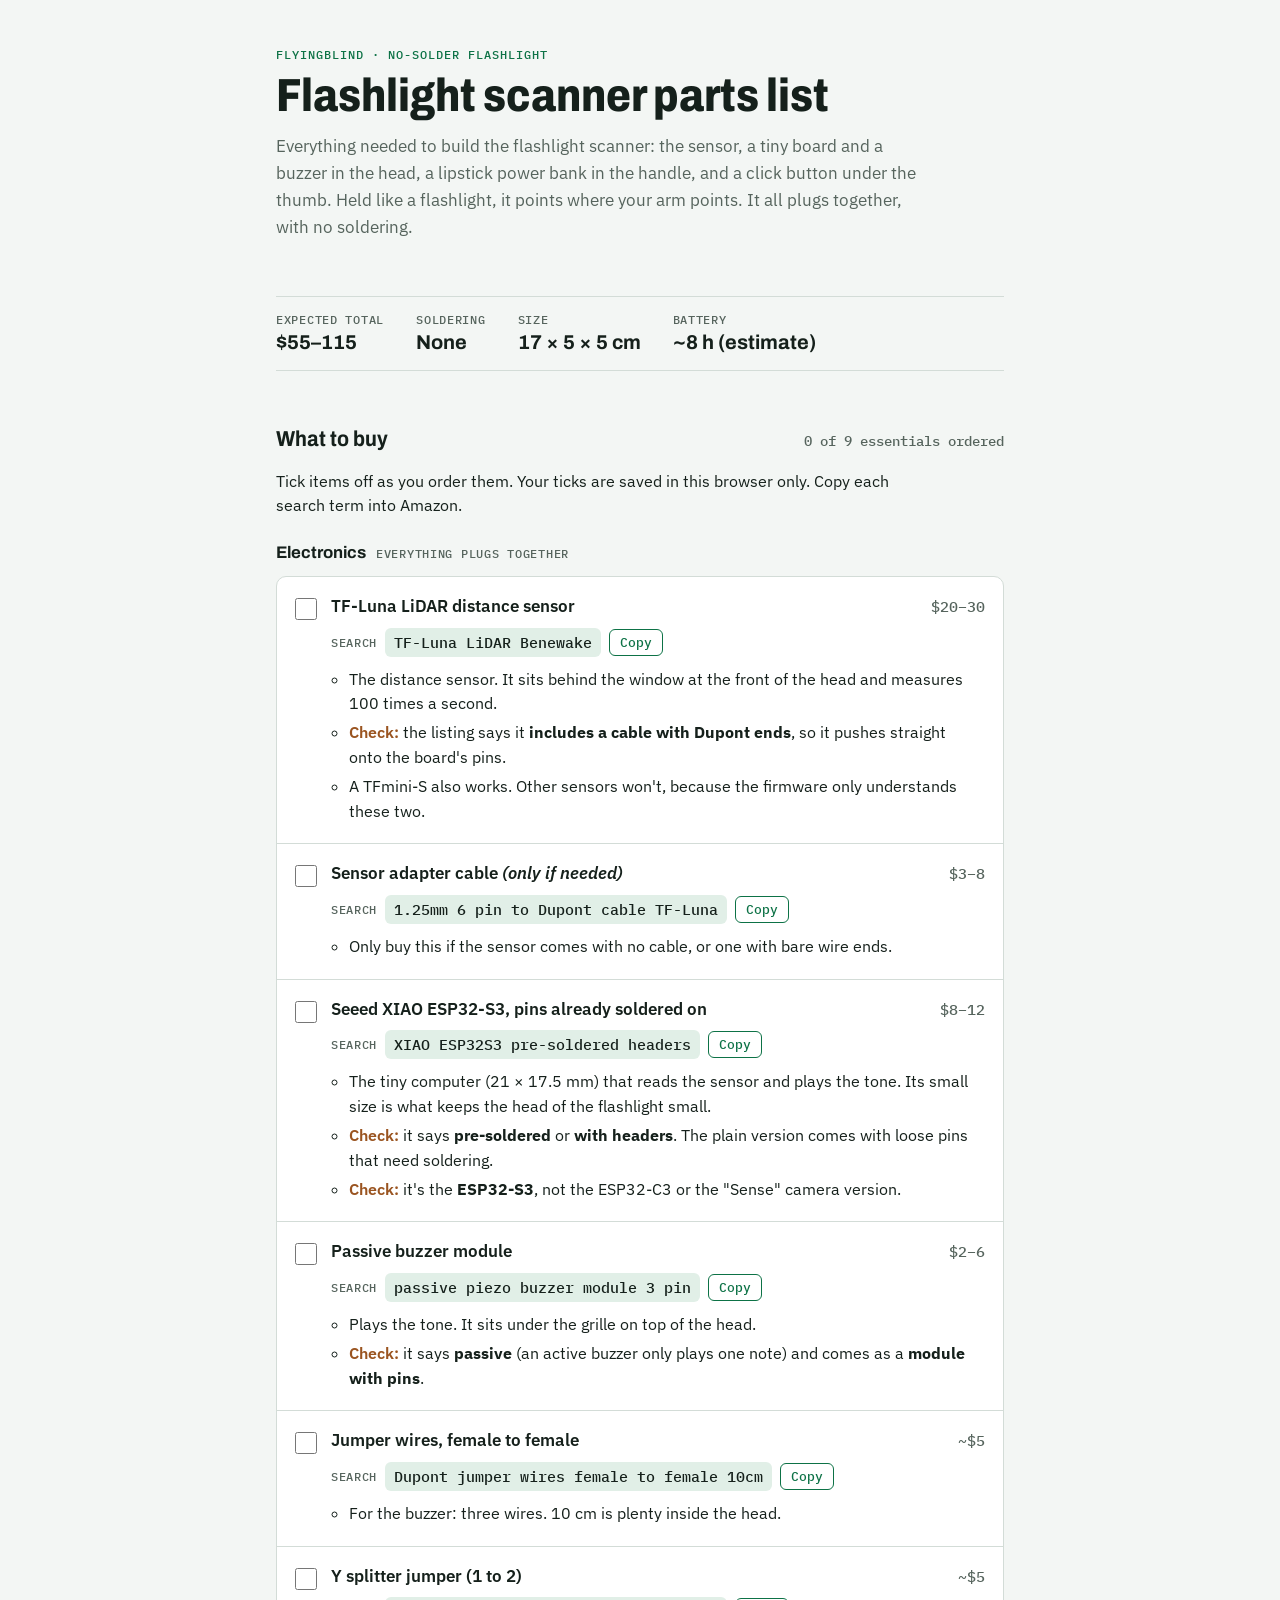
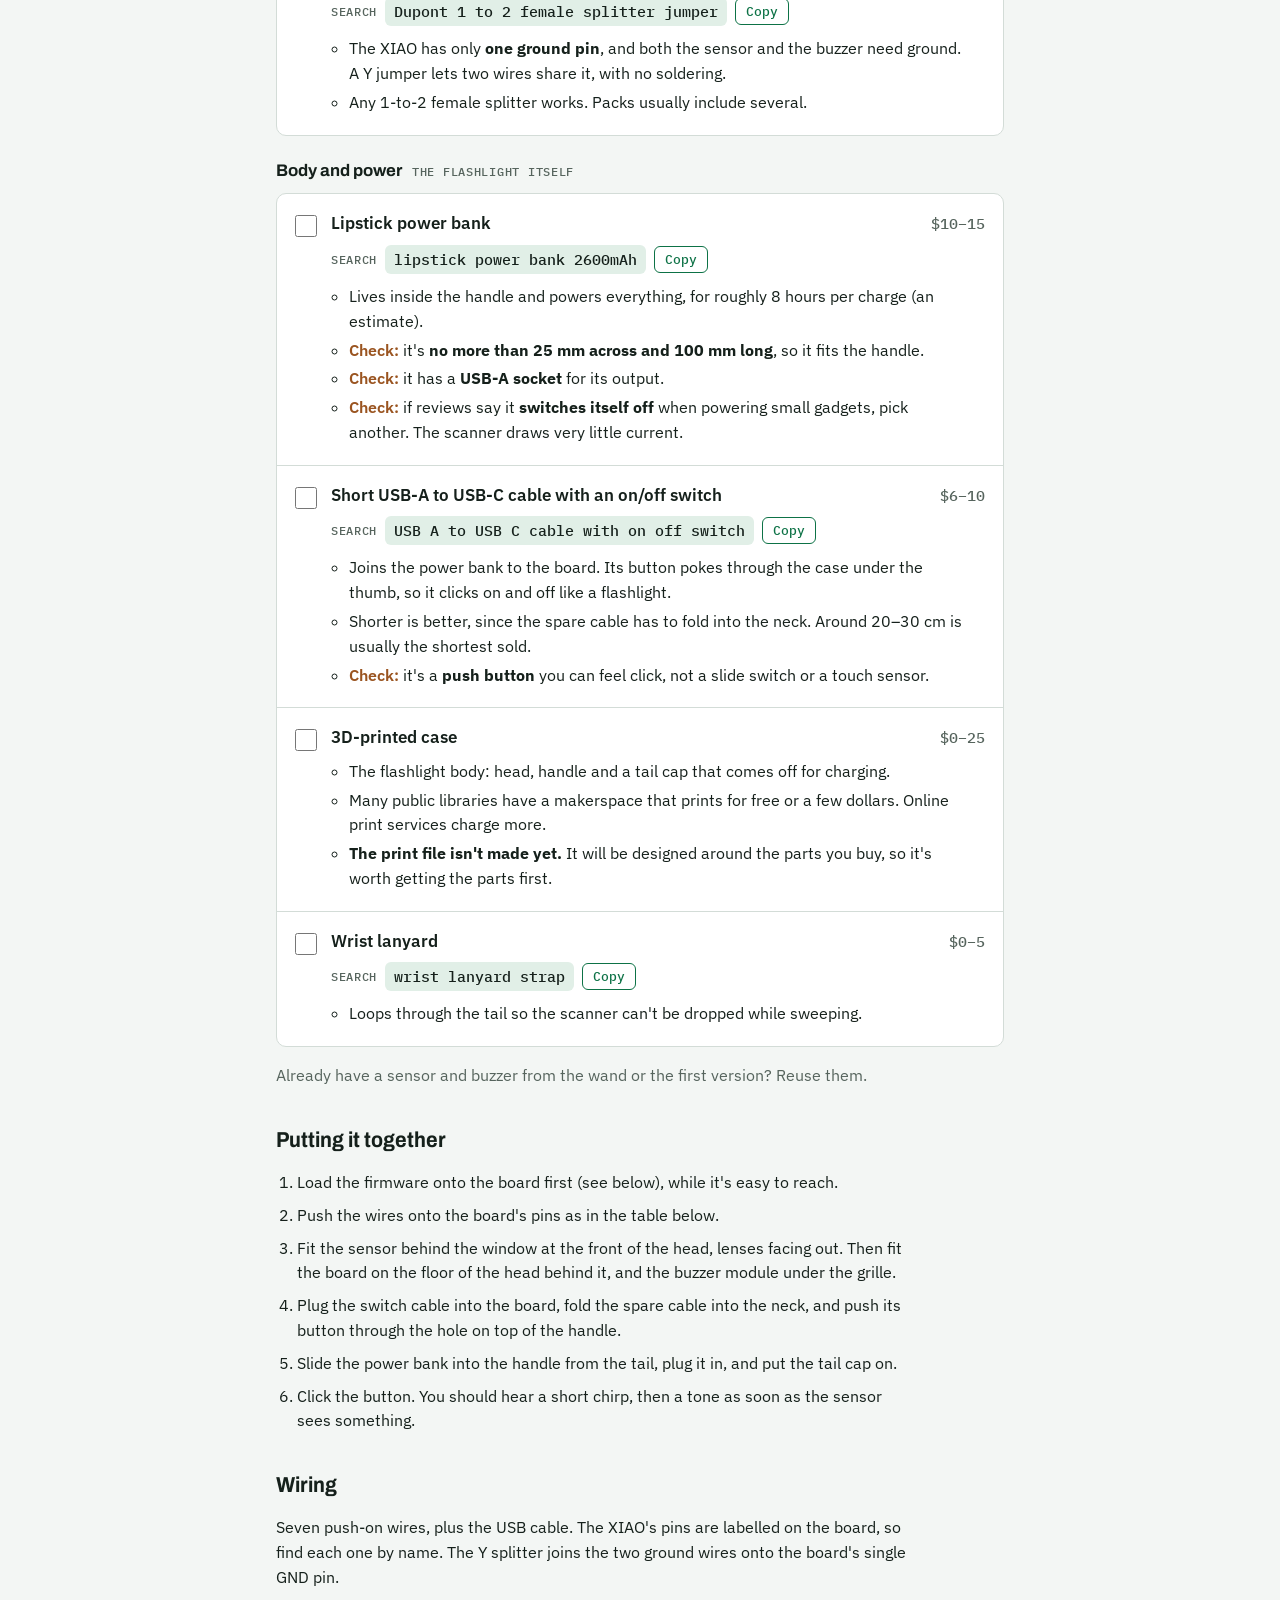
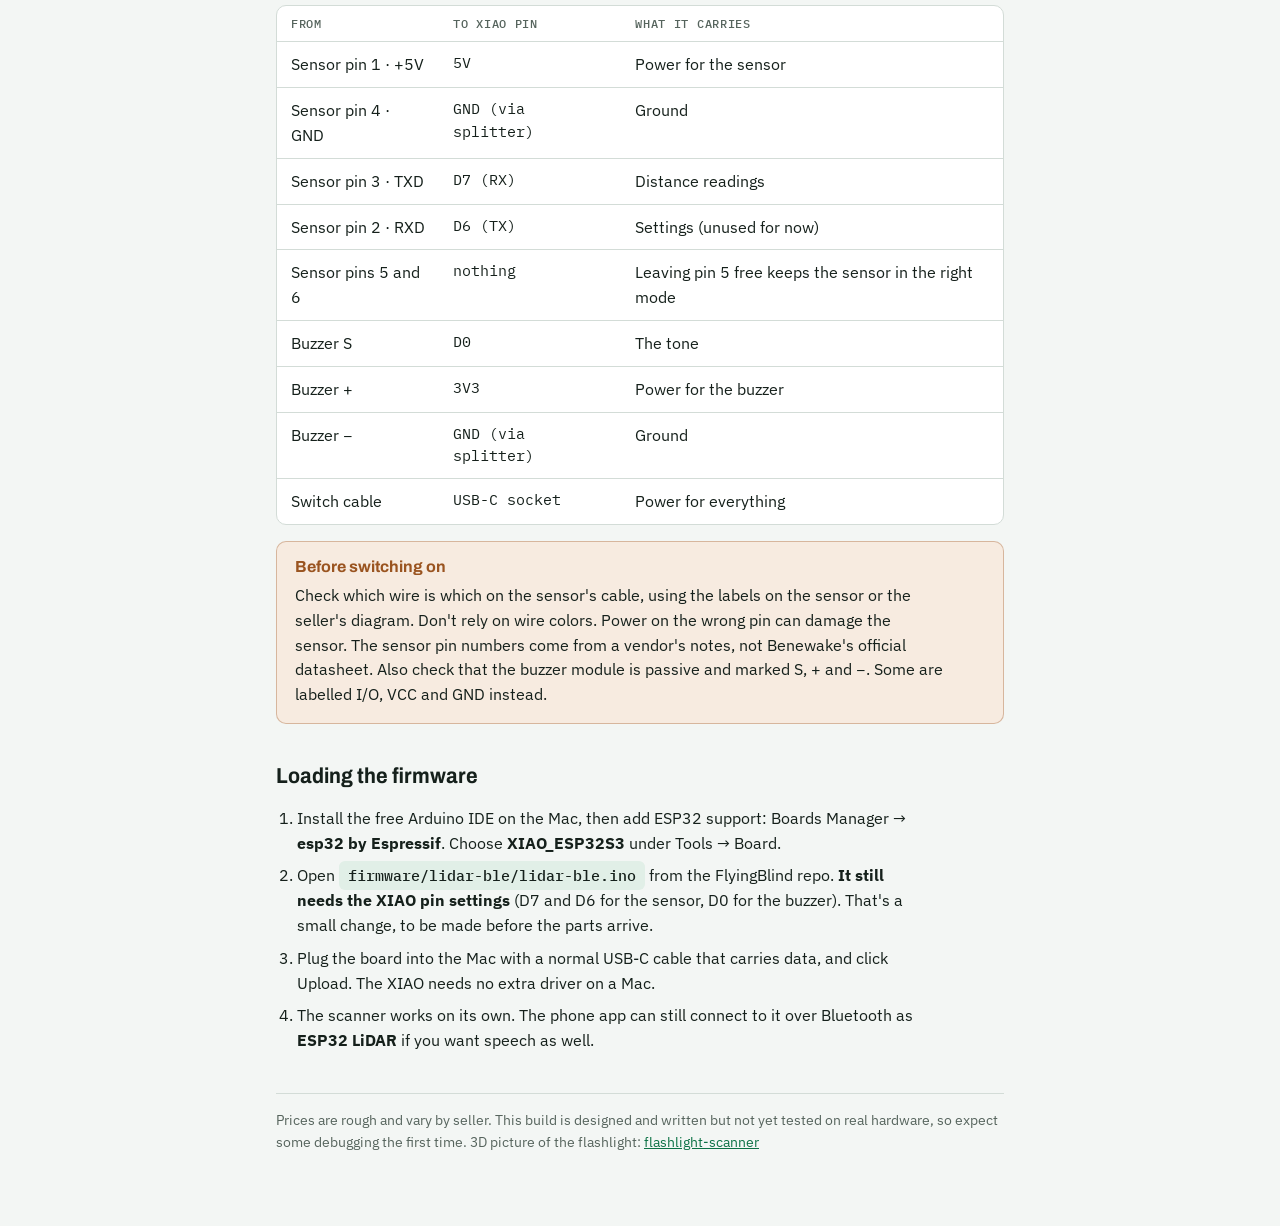
==== docs/flashlight-parts.html @ eadd1478 "Add a parts list for the flashlight scanner Shopping list (XIAO ESP32-S3 with pre-soldered pins, a Y" ====
<!doctype html>
<html lang="en">
<head>
<meta charset="utf-8">
<meta name="viewport" content="width=device-width, initial-scale=1, viewport-fit=cover">
<title>FlyingBlind Flashlight Parts List</title>
<meta name="claude:viewport-fit-sides" content="cover">
<link rel="preconnect" href="https://fonts.googleapis.com">
<link rel="preconnect" href="https://fonts.gstatic.com" crossorigin>
<link rel="stylesheet" href="https://fonts.googleapis.com/css2?family=Archivo:wdth,wght@75..100,600..800&family=IBM+Plex+Sans:wght@400;500;600&family=IBM+Plex+Mono:wght@400;500&display=swap">
<style>
/* Layout: a single-column bill of materials, like a parts sheet in a kit box. Each part is a row with a checkbox, price and search term. */
:root {
  --bg: #f3f6f4;
  --surface: #ffffff;
  --ink: #15201b;
  --muted: #56645d;
  --line: #d3dcd7;
  --accent: #0d7246;       /* solder-mask green */
  --accent-soft: #e1efe7;
  --copper: #9a5420;       /* warnings: things to check before buying */
  --copper-soft: #f7ebe0;
  --pcb: #1c2a24;          /* wiring diagram */
  --pcb-ink: #dfe9e3;
  --wire-pwr: #d33a2c;
  --wire-gnd: #1d1f22;
  --wire-tx: #1f9a49;
  --wire-rx: #2f6fd6;
  --wire-sig: #e08a0b;
  --wire-usb: #8a949c;
  --font-display: "Archivo", "Helvetica Neue", Arial, sans-serif;
  --font-body: "IBM Plex Sans", system-ui, -apple-system, "Segoe UI", sans-serif;
  --font-mono: "IBM Plex Mono", ui-monospace, "SF Mono", Menlo, monospace;
}
@media (prefers-color-scheme: dark) {
  :root:not([data-theme="light"]) {
    --bg: #0f1513; --surface: #17201c; --ink: #e5ece8; --muted: #9aa9a1; --line: #2b3832;
    --accent: #52c58f; --accent-soft: #1b3027; --copper: #e3a06a; --copper-soft: #33251a;
    --pcb: #22322b; --wire-gnd: #9aa3ad; --wire-usb: #c3cbd2;
    color-scheme: dark;
  }
}
:root[data-theme="dark"] {
  --bg: #0f1513; --surface: #17201c; --ink: #e5ece8; --muted: #9aa9a1; --line: #2b3832;
  --accent: #52c58f; --accent-soft: #1b3027; --copper: #e3a06a; --copper-soft: #33251a;
    --pcb: #22322b; --wire-gnd: #9aa3ad; --wire-usb: #c3cbd2;
  color-scheme: dark;
}

* { box-sizing: border-box; }
body {
  background: var(--bg);
  color: var(--ink);
  font: 16px/1.55 var(--font-body);
}
.wrap {
  max-width: 760px;
  margin: 0 auto;
  padding-block: 40px 64px;
  padding-left: max(16px, env(safe-area-inset-left, 0px));
  padding-right: max(16px, env(safe-area-inset-right, 0px));
  display: flex;
  flex-direction: column;
  gap: 40px;
}

header { display: flex; flex-direction: column; gap: 12px; }
.eyebrow {
  font: 500 0.78rem/1 var(--font-mono);
  letter-spacing: 0.08em;
  text-transform: uppercase;
  color: var(--accent);
}
h1 {
  font: 800 clamp(2rem, 6vw, 2.9rem)/1.05 var(--font-display);
  font-stretch: 85%;
  margin: 0;
  text-wrap: balance;
}
h2 {
  font: 700 1.35rem/1.2 var(--font-display);
  font-stretch: 90%;
  margin: 0;
  text-wrap: balance;
}
p { margin: 0; max-width: 65ch; }
.lede { font-size: 1.08rem; color: var(--muted); }

.summary {
  display: flex;
  flex-wrap: wrap;
  gap: 12px 32px;
  padding: 16px 0;
  border-block: 1px solid var(--line);
}
.summary div { display: flex; flex-direction: column; gap: 2px; }
.summary dt { font: 500 0.75rem/1.2 var(--font-mono); letter-spacing: 0.06em; text-transform: uppercase; color: var(--muted); }
.summary dd { margin: 0; font: 700 1.25rem/1.2 var(--font-display); font-variant-numeric: tabular-nums; }

section { display: flex; flex-direction: column; gap: 16px; }
.section-head { display: flex; flex-wrap: wrap; align-items: baseline; justify-content: space-between; gap: 8px; }
.progress { font: 500 0.85rem var(--font-mono); color: var(--muted); font-variant-numeric: tabular-nums; }

.parts { list-style: none; margin: 0; padding: 0; display: flex; flex-direction: column; border: 1px solid var(--line); border-radius: 10px; background: var(--surface); overflow: hidden; }
.part { display: grid; grid-template-columns: auto 1fr; gap: 4px 14px; padding: 18px 18px 20px; }
.part + .part { border-top: 1px solid var(--line); }
.part input[type="checkbox"] { width: 22px; height: 22px; margin: 3px 0 0; accent-color: var(--accent); cursor: pointer; }
.part-body { min-width: 0; display: flex; flex-direction: column; gap: 10px; }
.part-top { display: flex; flex-wrap: wrap; align-items: baseline; justify-content: space-between; gap: 4px 16px; }
.part-name { font: 600 1.08rem/1.3 var(--font-body); cursor: pointer; }
.price { font: 500 0.95rem var(--font-mono); font-variant-numeric: tabular-nums; color: var(--muted); white-space: nowrap; }
.part.done .part-name { text-decoration: line-through; text-decoration-color: var(--muted); color: var(--muted); }

.search { display: flex; flex-wrap: wrap; align-items: center; gap: 8px; }
.search-label { font: 500 0.72rem var(--font-mono); letter-spacing: 0.06em; text-transform: uppercase; color: var(--muted); }
.term {
  font: 500 0.92rem/1.3 var(--font-mono);
  background: var(--accent-soft);
  color: var(--ink);
  padding: 5px 9px;
  border-radius: 6px;
  user-select: all;
  overflow-wrap: anywhere;
}
.copy {
  font: 500 0.8rem var(--font-mono);
  color: var(--accent);
  background: transparent;
  border: 1px solid var(--accent);
  border-radius: 6px;
  padding: 4px 10px;
  cursor: pointer;
}
.copy:hover { background: var(--accent-soft); }
:focus-visible { outline: 3px solid var(--accent); outline-offset: 2px; }

.notes { margin: 0; padding-left: 1.1em; display: flex; flex-direction: column; gap: 4px; color: var(--ink); }
.notes li { max-width: 62ch; }
.check { color: var(--copper); font-weight: 600; }

.callout {
  background: var(--copper-soft);
  border: 1px solid color-mix(in srgb, var(--copper) 35%, transparent);
  border-radius: 10px;
  padding: 16px 18px;
  display: flex;
  flex-direction: column;
  gap: 8px;
}
.callout h3 { margin: 0; font: 700 1rem var(--font-display); color: var(--copper); }

.pins-scroll { overflow-x: auto; border: 1px solid var(--line); border-radius: 10px; background: var(--surface); }
table { border-collapse: collapse; width: 100%; min-width: 440px; font-variant-numeric: tabular-nums; }
th, td { text-align: left; padding: 10px 14px; border-bottom: 1px solid var(--line); vertical-align: top; }
tr:last-child td { border-bottom: 0; }
th { font: 500 0.72rem var(--font-mono); letter-spacing: 0.06em; text-transform: uppercase; color: var(--muted); }
td.mono { font-family: var(--font-mono); font-size: 0.92rem; }

.diagram-scroll { overflow-x: auto; border: 1px solid var(--line); border-radius: 10px; background: var(--surface); }
.wiring { display: block; width: 100%; min-width: 640px; height: auto; font-family: var(--font-mono); }
.wiring .pcb { fill: var(--pcb); }
.wiring .module { fill: #b9c0c7; }
.wiring .antenna { fill: none; stroke: #c9a646; stroke-width: 2; }
.wiring .usb { fill: #c9ced4; stroke: #8a929a; }
.wiring .pcb-title { fill: var(--pcb-ink); font-size: 15px; font-weight: 500; letter-spacing: 0.06em; opacity: 0.75; }
.wiring .pcb-small { fill: var(--pcb-ink); font-size: 10px; opacity: 0.6; }
.wiring .pin { fill: #6f6a55; }
.wiring .pin-used { fill: #e3bc4c; stroke: var(--surface); stroke-width: 1.5; }
.wiring .pinlabel { fill: var(--pcb-ink); font-size: 10.5px; opacity: 0.45; }
.wiring .pinlabel-used { fill: var(--pcb-ink); font-size: 12px; font-weight: 500; }
.wiring .slabel { fill: var(--ink); font-size: 12px; font-weight: 500; }
.wiring .slabel-dim { fill: var(--muted); font-size: 11px; }
.wiring .part-box { fill: var(--bg); stroke: var(--line); stroke-width: 1.5; }
.wiring .part-title { fill: var(--ink); font: 600 14px var(--font-body); }
.wiring .part-sub, .wiring .note { fill: var(--muted); font-size: 11px; }
.wiring .lens-ring { fill: #2a2d31; }
.wiring .lens { fill: #3b2a66; }
.wiring .nc { stroke: var(--muted); stroke-width: 2; stroke-dasharray: 3 3; }
.wiring .buzz-pcb { fill: #2a4fa3; }
.wiring .buzzer { fill: #111; }
.wiring .buzzer-hole { fill: #444; }
.wiring .buzz-label { fill: #ffffff; font-size: 13px; font-weight: 500; }
.wiring .bank { fill: #2b2f35; }
.wiring .bank-title { fill: #f1f3f5; font: 600 13px var(--font-body); }
.wiring .bank-sub { fill: #aab2ba; font-size: 10.5px; }
.wiring .w, .wiring .w-outline { fill: none; stroke-linejoin: round; stroke-linecap: round; }
.wiring .w { stroke-width: 4; }
.wiring .w-outline { stroke: var(--surface); stroke-width: 9; }
.wiring .w-pwr { stroke: var(--wire-pwr); }
.wiring .w-gnd { stroke: var(--wire-gnd); }
.wiring .w-tx { stroke: var(--wire-tx); }
.wiring .w-rx { stroke: var(--wire-rx); }
.wiring .w-sig { stroke: var(--wire-sig); }
.wiring .w-usb { stroke: var(--wire-usb); stroke-width: 7; }
.wiring .tag text { fill: #ffffff; font-size: 11px; font-weight: 500; }
.wiring .t-pwr rect { fill: var(--wire-pwr); }
.wiring .t-gnd rect { fill: #3a3f45; }
.wiring .t-tx rect { fill: var(--wire-tx); }
.wiring .t-rx rect { fill: var(--wire-rx); }
.wiring .t-sig rect { fill: #b86d00; }
.wiring .t-usb rect { fill: #6c757d; }
.legend { display: flex; flex-wrap: wrap; gap: 6px 18px; margin: 0; padding: 0; list-style: none; font-size: 0.9rem; }
.legend li { display: flex; align-items: center; gap: 8px; }
.legend i { width: 22px; height: 5px; border-radius: 3px; display: inline-block; }

.steps { margin: 0; padding-left: 1.3em; display: flex; flex-direction: column; gap: 8px; }
.steps li { max-width: 62ch; }

footer { font-size: 0.88rem; color: var(--muted); border-top: 1px solid var(--line); padding-top: 16px; }
footer a { color: var(--accent); }
h3.group { margin: 8px 0 -4px; font: 700 1.05rem/1.3 var(--font-display); display: flex; flex-wrap: wrap; align-items: baseline; gap: 4px 10px; }
h3.group span { font: 500 0.75rem var(--font-mono); letter-spacing: 0.06em; text-transform: uppercase; color: var(--muted); }
.note-line { color: var(--muted); }

@media (prefers-reduced-motion: reduce) { * { transition: none !important; } }
</style>
</head>
<body>

<div class="wrap">
  <header>
    <span class="eyebrow">FlyingBlind · no-solder flashlight</span>
    <h1>Flashlight scanner parts list</h1>
    <p class="lede">Everything needed to build the flashlight scanner: the sensor, a tiny board and a buzzer in the head, a lipstick power bank in the handle, and a click button under the thumb. Held like a flashlight, it points where your arm points. It all plugs together, with no soldering.</p>
  </header>

  <dl class="summary">
    <div><dt>Expected total</dt><dd>$55–115</dd></div>
    <div><dt>Soldering</dt><dd>None</dd></div>
    <div><dt>Size</dt><dd>17 × 5 × 5 cm</dd></div>
    <div><dt>Battery</dt><dd>~8 h (estimate)</dd></div>
  </dl>

  <section aria-labelledby="buy">
    <div class="section-head">
      <h2 id="buy">What to buy</h2>
      <span class="progress" id="progress" aria-live="polite"></span>
    </div>
    <p>Tick items off as you order them. Your ticks are saved in this browser only. Copy each search term into Amazon.</p>
    <h3 class="group">Electronics <span>everything plugs together</span></h3>
    <ul class="parts">
      <li class="part" data-id="lidar">
        <input type="checkbox" id="p-lidar" aria-labelledby="n-lidar">
        <div class="part-body">
          <div class="part-top"><label class="part-name" id="n-lidar" for="p-lidar">TF-Luna LiDAR distance sensor</label><span class="price">$20–30</span></div>
          <div class="search"><span class="search-label">Search</span><code class="term">TF-Luna LiDAR Benewake</code><button class="copy" type="button">Copy</button></div>
          <ul class="notes">
            <li>The distance sensor. It sits behind the window at the front of the head and measures 100 times a second.</li>
            <li><span class="check">Check:</span> the listing says it <strong>includes a cable with Dupont ends</strong>, so it pushes straight onto the board's pins.</li>
            <li>A TFmini-S also works. Other sensors won't, because the firmware only understands these two.</li>
          </ul>
        </div>
      </li>
      <li class="part" data-id="adapter">
        <input type="checkbox" id="p-adapter" aria-labelledby="n-adapter">
        <div class="part-body">
          <div class="part-top"><label class="part-name" id="n-adapter" for="p-adapter">Sensor adapter cable <em>(only if needed)</em></label><span class="price">$3–8</span></div>
          <div class="search"><span class="search-label">Search</span><code class="term">1.25mm 6 pin to Dupont cable TF-Luna</code><button class="copy" type="button">Copy</button></div>
          <ul class="notes">
            <li>Only buy this if the sensor comes with no cable, or one with bare wire ends.</li>
          </ul>
        </div>
      </li>
      <li class="part" data-id="xiao">
        <input type="checkbox" id="p-xiao" aria-labelledby="n-xiao">
        <div class="part-body">
          <div class="part-top"><label class="part-name" id="n-xiao" for="p-xiao">Seeed XIAO ESP32-S3, pins already soldered on</label><span class="price">$8–12</span></div>
          <div class="search"><span class="search-label">Search</span><code class="term">XIAO ESP32S3 pre-soldered headers</code><button class="copy" type="button">Copy</button></div>
          <ul class="notes">
            <li>The tiny computer (21 × 17.5 mm) that reads the sensor and plays the tone. Its small size is what keeps the head of the flashlight small.</li>
            <li><span class="check">Check:</span> it says <strong>pre-soldered</strong> or <strong>with headers</strong>. The plain version comes with loose pins that need soldering.</li>
            <li><span class="check">Check:</span> it's the <strong>ESP32-S3</strong>, not the ESP32-C3 or the "Sense" camera version.</li>
          </ul>
        </div>
      </li>
      <li class="part" data-id="buzzer">
        <input type="checkbox" id="p-buzzer" aria-labelledby="n-buzzer">
        <div class="part-body">
          <div class="part-top"><label class="part-name" id="n-buzzer" for="p-buzzer">Passive buzzer module</label><span class="price">$2–6</span></div>
          <div class="search"><span class="search-label">Search</span><code class="term">passive piezo buzzer module 3 pin</code><button class="copy" type="button">Copy</button></div>
          <ul class="notes">
            <li>Plays the tone. It sits under the grille on top of the head.</li>
            <li><span class="check">Check:</span> it says <strong>passive</strong> (an active buzzer only plays one note) and comes as a <strong>module with pins</strong>.</li>
          </ul>
        </div>
      </li>
      <li class="part" data-id="wires">
        <input type="checkbox" id="p-wires" aria-labelledby="n-wires">
        <div class="part-body">
          <div class="part-top"><label class="part-name" id="n-wires" for="p-wires">Jumper wires, female to female</label><span class="price">~$5</span></div>
          <div class="search"><span class="search-label">Search</span><code class="term">Dupont jumper wires female to female 10cm</code><button class="copy" type="button">Copy</button></div>
          <ul class="notes">
            <li>For the buzzer: three wires. 10 cm is plenty inside the head.</li>
          </ul>
        </div>
      </li>
      <li class="part" data-id="splitter">
        <input type="checkbox" id="p-splitter" aria-labelledby="n-splitter">
        <div class="part-body">
          <div class="part-top"><label class="part-name" id="n-splitter" for="p-splitter">Y splitter jumper (1 to 2)</label><span class="price">~$5</span></div>
          <div class="search"><span class="search-label">Search</span><code class="term">Dupont 1 to 2 female splitter jumper</code><button class="copy" type="button">Copy</button></div>
          <ul class="notes">
            <li>The XIAO has only <strong>one ground pin</strong>, and both the sensor and the buzzer need ground. A Y jumper lets two wires share it, with no soldering.</li>
            <li>Any 1-to-2 female splitter works. Packs usually include several.</li>
          </ul>
        </div>
      </li>
    </ul>
    <h3 class="group">Body and power <span>the flashlight itself</span></h3>
    <ul class="parts">
      <li class="part" data-id="bank">
        <input type="checkbox" id="p-bank" aria-labelledby="n-bank">
        <div class="part-body">
          <div class="part-top"><label class="part-name" id="n-bank" for="p-bank">Lipstick power bank</label><span class="price">$10–15</span></div>
          <div class="search"><span class="search-label">Search</span><code class="term">lipstick power bank 2600mAh</code><button class="copy" type="button">Copy</button></div>
          <ul class="notes">
            <li>Lives inside the handle and powers everything, for roughly 8 hours per charge (an estimate).</li>
            <li><span class="check">Check:</span> it's <strong>no more than 25 mm across and 100 mm long</strong>, so it fits the handle.</li>
            <li><span class="check">Check:</span> it has a <strong>USB-A socket</strong> for its output.</li>
            <li><span class="check">Check:</span> if reviews say it <strong>switches itself off</strong> when powering small gadgets, pick another. The scanner draws very little current.</li>
          </ul>
        </div>
      </li>
      <li class="part" data-id="switchcable">
        <input type="checkbox" id="p-switchcable" aria-labelledby="n-switchcable">
        <div class="part-body">
          <div class="part-top"><label class="part-name" id="n-switchcable" for="p-switchcable">Short USB-A to USB-C cable with an on/off switch</label><span class="price">$6–10</span></div>
          <div class="search"><span class="search-label">Search</span><code class="term">USB A to USB C cable with on off switch</code><button class="copy" type="button">Copy</button></div>
          <ul class="notes">
            <li>Joins the power bank to the board. Its button pokes through the case under the thumb, so it clicks on and off like a flashlight.</li>
            <li>Shorter is better, since the spare cable has to fold into the neck. Around 20–30 cm is usually the shortest sold.</li>
            <li><span class="check">Check:</span> it's a <strong>push button</strong> you can feel click, not a slide switch or a touch sensor.</li>
          </ul>
        </div>
      </li>
      <li class="part" data-id="case">
        <input type="checkbox" id="p-case" aria-labelledby="n-case">
        <div class="part-body">
          <div class="part-top"><label class="part-name" id="n-case" for="p-case">3D-printed case</label><span class="price">$0–25</span></div>
          <ul class="notes">
            <li>The flashlight body: head, handle and a tail cap that comes off for charging.</li>
            <li>Many public libraries have a makerspace that prints for free or a few dollars. Online print services charge more.</li>
            <li><strong>The print file isn't made yet.</strong> It will be designed around the parts you buy, so it's worth getting the parts first.</li>
          </ul>
        </div>
      </li>
      <li class="part" data-id="lanyard">
        <input type="checkbox" id="p-lanyard" aria-labelledby="n-lanyard">
        <div class="part-body">
          <div class="part-top"><label class="part-name" id="n-lanyard" for="p-lanyard">Wrist lanyard</label><span class="price">$0–5</span></div>
          <div class="search"><span class="search-label">Search</span><code class="term">wrist lanyard strap</code><button class="copy" type="button">Copy</button></div>
          <ul class="notes">
            <li>Loops through the tail so the scanner can't be dropped while sweeping.</li>
          </ul>
        </div>
      </li>
    </ul>
    <p class="note-line">Already have a sensor and buzzer from the wand or the first version? Reuse them.</p>
  </section>
  <section aria-labelledby="assemble">
    <h2 id="assemble">Putting it together</h2>
    <ol class="steps">
      <li>Load the firmware onto the board first (see below), while it's easy to reach.</li>
      <li>Push the wires onto the board's pins as in the table below.</li>
      <li>Fit the sensor behind the window at the front of the head, lenses facing out. Then fit the board on the floor of the head behind it, and the buzzer module under the grille.</li>
      <li>Plug the switch cable into the board, fold the spare cable into the neck, and push its button through the hole on top of the handle.</li>
      <li>Slide the power bank into the handle from the tail, plug it in, and put the tail cap on.</li>
      <li>Click the button. You should hear a short chirp, then a tone as soon as the sensor sees something.</li>
    </ol>
  </section>

  <section aria-labelledby="wiring">
    <h2 id="wiring">Wiring</h2>
    <p>Seven push-on wires, plus the USB cable. The XIAO's pins are labelled on the board, so find each one by name. The Y splitter joins the two ground wires onto the board's single GND pin.</p>
    <div class="pins-scroll">
      <table>
        <thead><tr><th>From</th><th>To XIAO pin</th><th>What it carries</th></tr></thead>
        <tbody>
          <tr><td>Sensor pin 1 · +5V</td><td class="mono">5V</td><td>Power for the sensor</td></tr>
          <tr><td>Sensor pin 4 · GND</td><td class="mono">GND (via splitter)</td><td>Ground</td></tr>
          <tr><td>Sensor pin 3 · TXD</td><td class="mono">D7 (RX)</td><td>Distance readings</td></tr>
          <tr><td>Sensor pin 2 · RXD</td><td class="mono">D6 (TX)</td><td>Settings (unused for now)</td></tr>
          <tr><td>Sensor pins 5 and 6</td><td class="mono">nothing</td><td>Leaving pin 5 free keeps the sensor in the right mode</td></tr>
          <tr><td>Buzzer S</td><td class="mono">D0</td><td>The tone</td></tr>
          <tr><td>Buzzer +</td><td class="mono">3V3</td><td>Power for the buzzer</td></tr>
          <tr><td>Buzzer −</td><td class="mono">GND (via splitter)</td><td>Ground</td></tr>
          <tr><td>Switch cable</td><td class="mono">USB-C socket</td><td>Power for everything</td></tr>
        </tbody>
      </table>
    </div>
    <div class="callout" role="note">
      <h3>Before switching on</h3>
      <p>Check which wire is which on the sensor's cable, using the labels on the sensor or the seller's diagram. Don't rely on wire colors. Power on the wrong pin can damage the sensor. The sensor pin numbers come from a vendor's notes, not Benewake's official datasheet. Also check that the buzzer module is passive and marked S, + and −. Some are labelled I/O, VCC and GND instead.</p>
    </div>
  </section>

  <section aria-labelledby="arrive">
    <h2 id="arrive">Loading the firmware</h2>
    <ol class="steps">
      <li>Install the free Arduino IDE on the Mac, then add ESP32 support: Boards Manager → <strong>esp32 by Espressif</strong>. Choose <strong>XIAO_ESP32S3</strong> under Tools → Board.</li>
      <li>Open <code class="term">firmware/lidar-ble/lidar-ble.ino</code> from the FlyingBlind repo. <strong>It still needs the XIAO pin settings</strong> (D7 and D6 for the sensor, D0 for the buzzer). That's a small change, to be made before the parts arrive.</li>
      <li>Plug the board into the Mac with a normal USB-C cable that carries data, and click Upload. The XIAO needs no extra driver on a Mac.</li>
      <li>The scanner works on its own. The phone app can still connect to it over Bluetooth as <strong>ESP32 LiDAR</strong> if you want speech as well.</li>
    </ol>
  </section>

  <footer>
    Prices are rough and vary by seller. This build is designed and written but not yet tested on real hardware, so expect some debugging the first time. 3D picture of the flashlight: <a href="flashlight-scanner.html">flashlight-scanner</a>
  </footer>
</div>

<script>
(function () {
  const KEY = 'flashlight-parts-ticked';
  let ticked = {};
  try { ticked = JSON.parse(localStorage.getItem(KEY) || '{}') || {}; } catch (e) { ticked = {}; }

  const parts = Array.from(document.querySelectorAll('.part'));
  const required = parts.filter((p) => p.dataset.id !== 'adapter');
  const progress = document.getElementById('progress');

  function render() {
    for (const p of parts) {
      const box = p.querySelector('input[type="checkbox"]');
      box.checked = !!ticked[p.dataset.id];
      p.classList.toggle('done', box.checked);
    }
    const n = required.filter((p) => ticked[p.dataset.id]).length;
    progress.textContent = `${n} of ${required.length} essentials ordered`;
  }

  for (const p of parts) {
    p.querySelector('input[type="checkbox"]').addEventListener('change', (e) => {
      ticked[p.dataset.id] = e.target.checked;
      try { localStorage.setItem(KEY, JSON.stringify(ticked)); } catch (err) { /* not saved; fine */ }
      render();
    });
  }

  for (const btn of document.querySelectorAll('.copy')) {
    btn.addEventListener('click', () => {
      const term = btn.parentElement.querySelector('.term');
      const done = () => { btn.textContent = 'Copied'; setTimeout(() => (btn.textContent = 'Copy'), 1500); };
      const fallback = () => {
        const r = document.createRange();
        r.selectNodeContents(term);
        const s = getSelection();
        s.removeAllRanges();
        s.addRange(r);
        btn.textContent = 'Selected';
        setTimeout(() => (btn.textContent = 'Copy'), 1500);
      };
      try {
        navigator.clipboard.writeText(term.textContent).then(done, fallback);
      } catch (e) { fallback(); }
    });
  }

  render();
})();
</script>

</body>
</html>
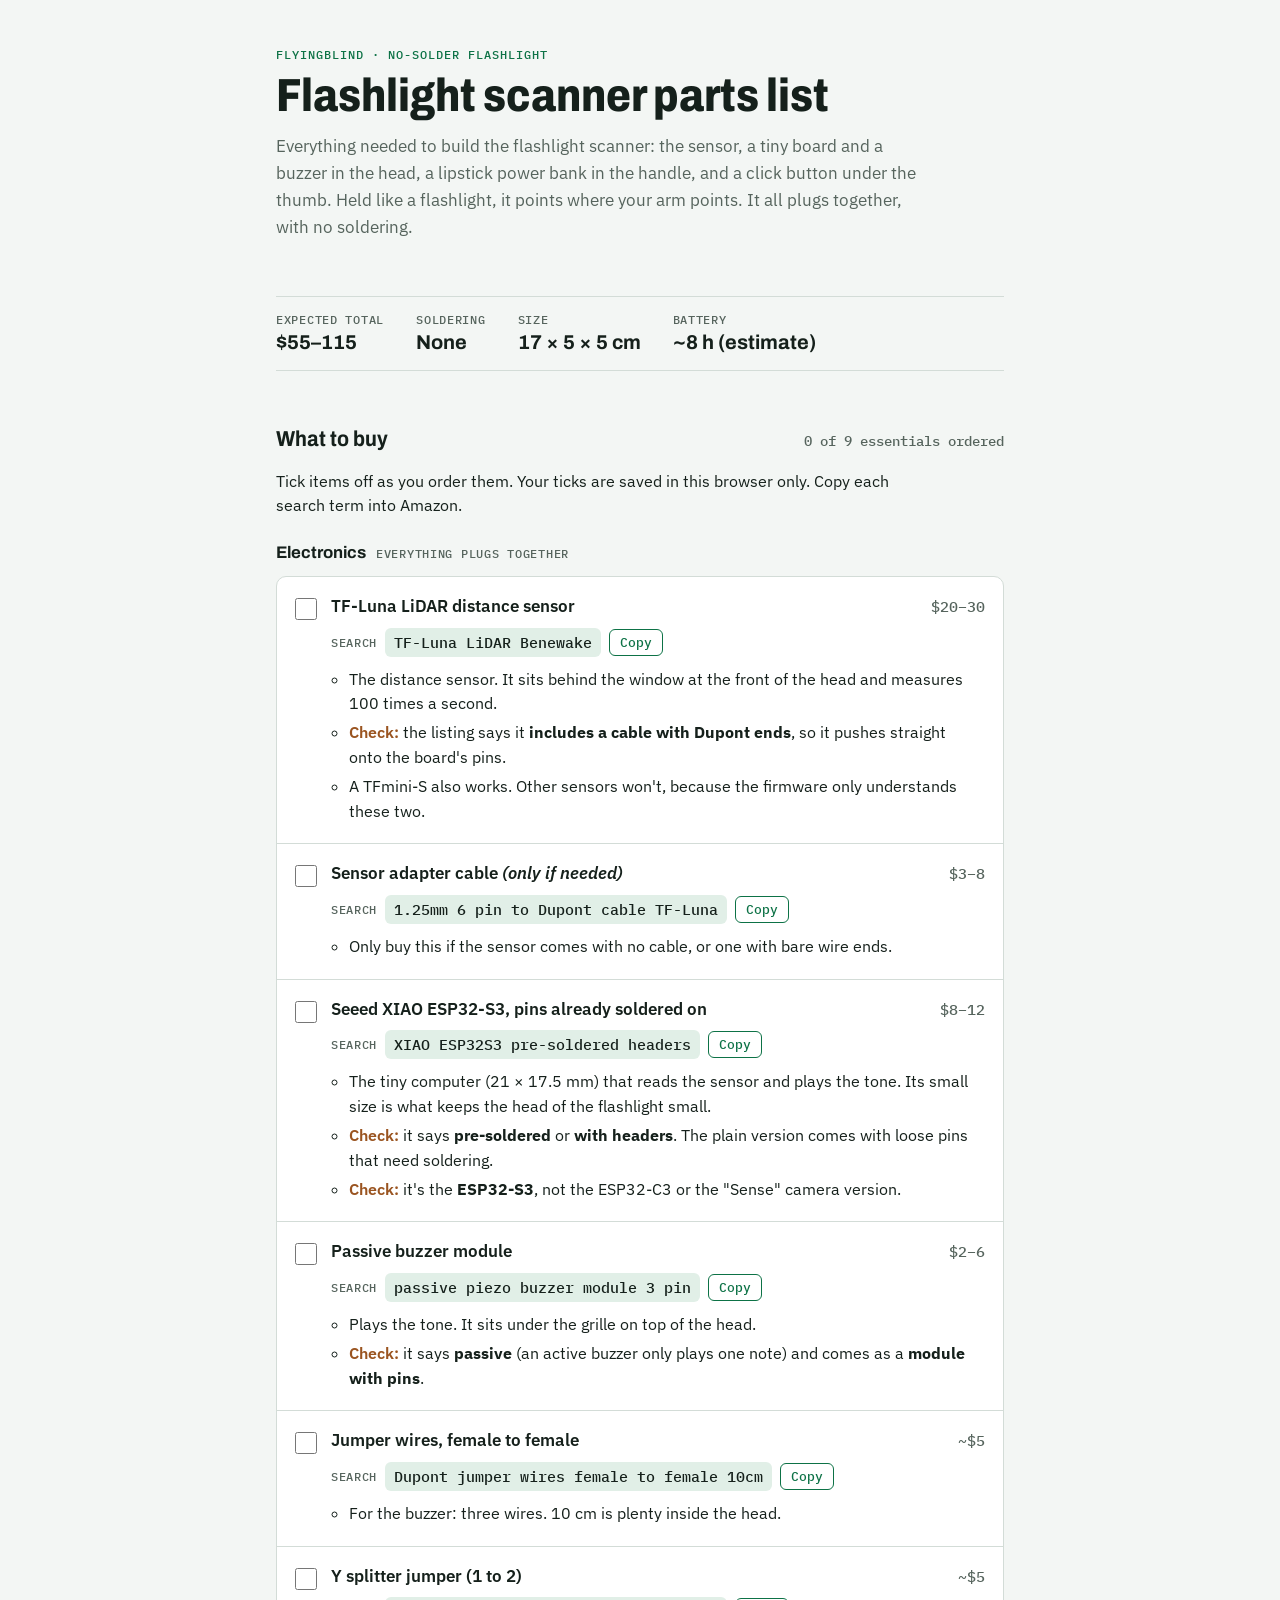
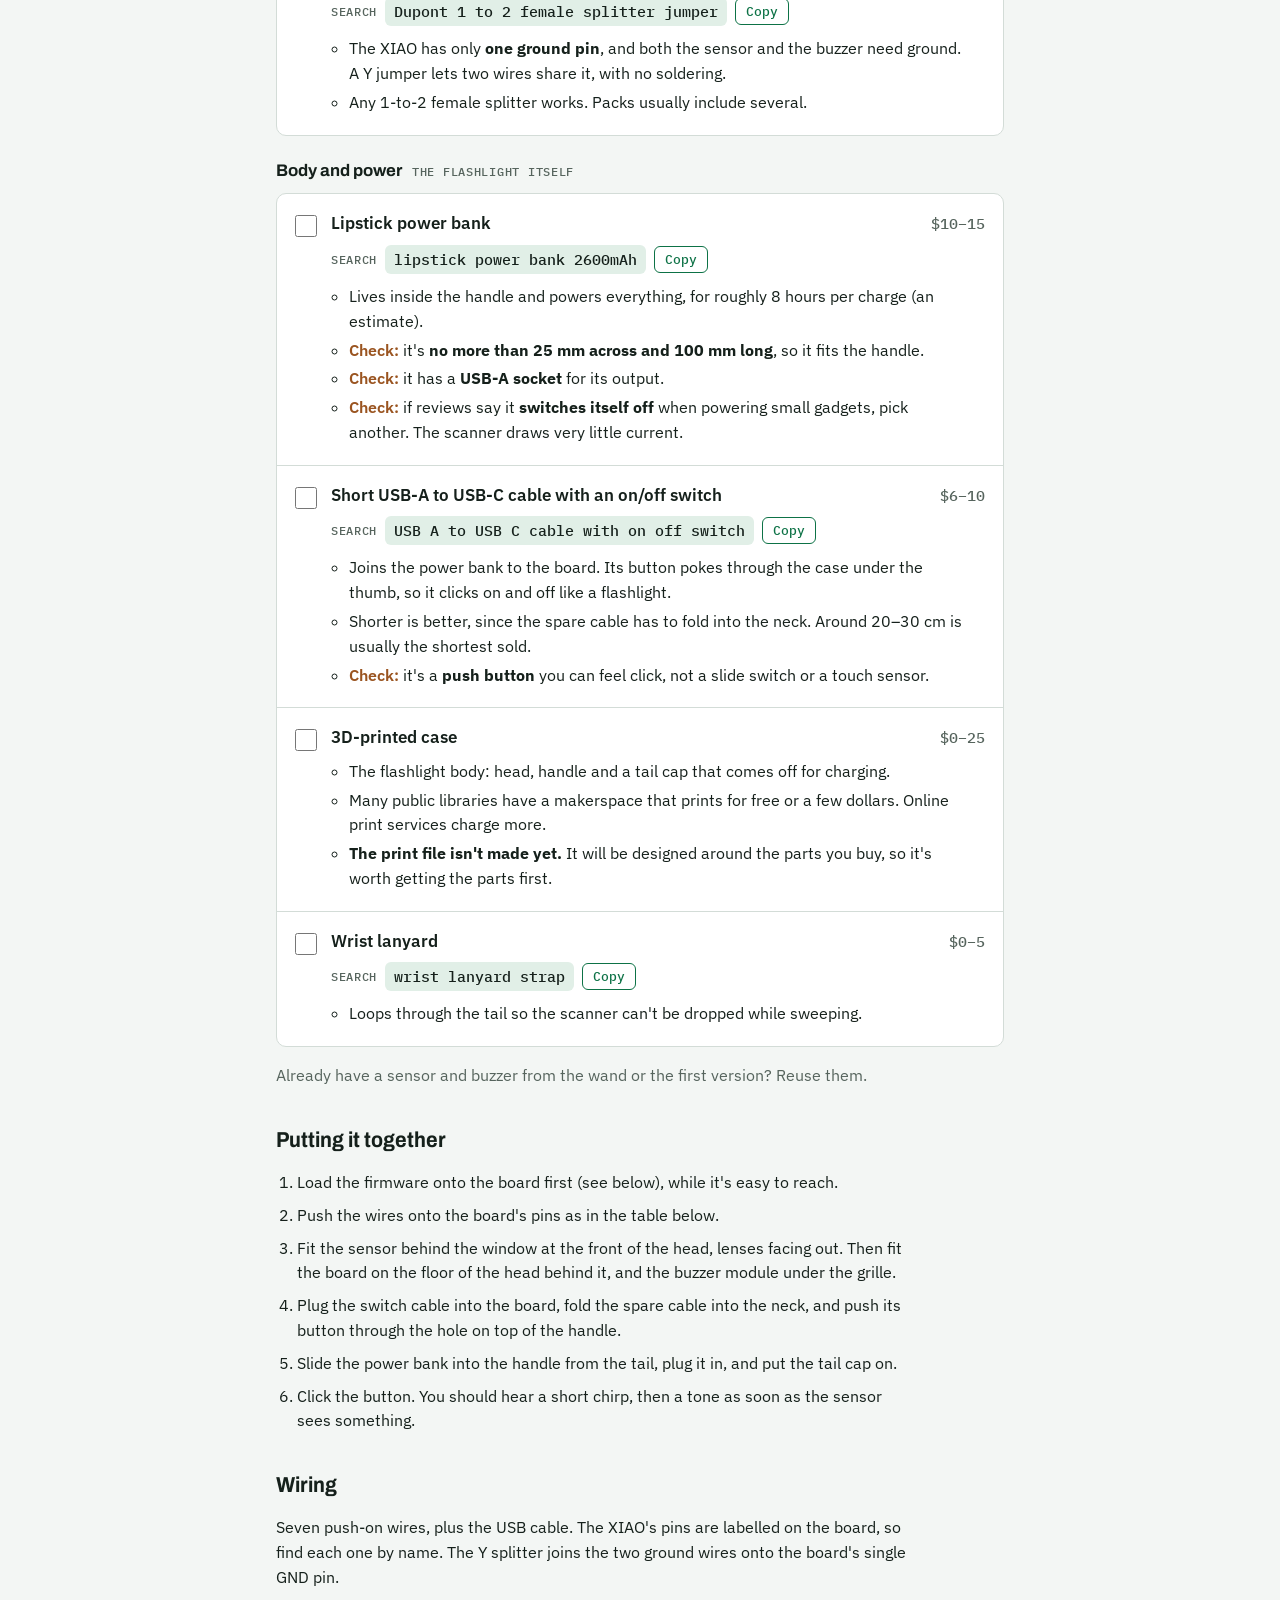
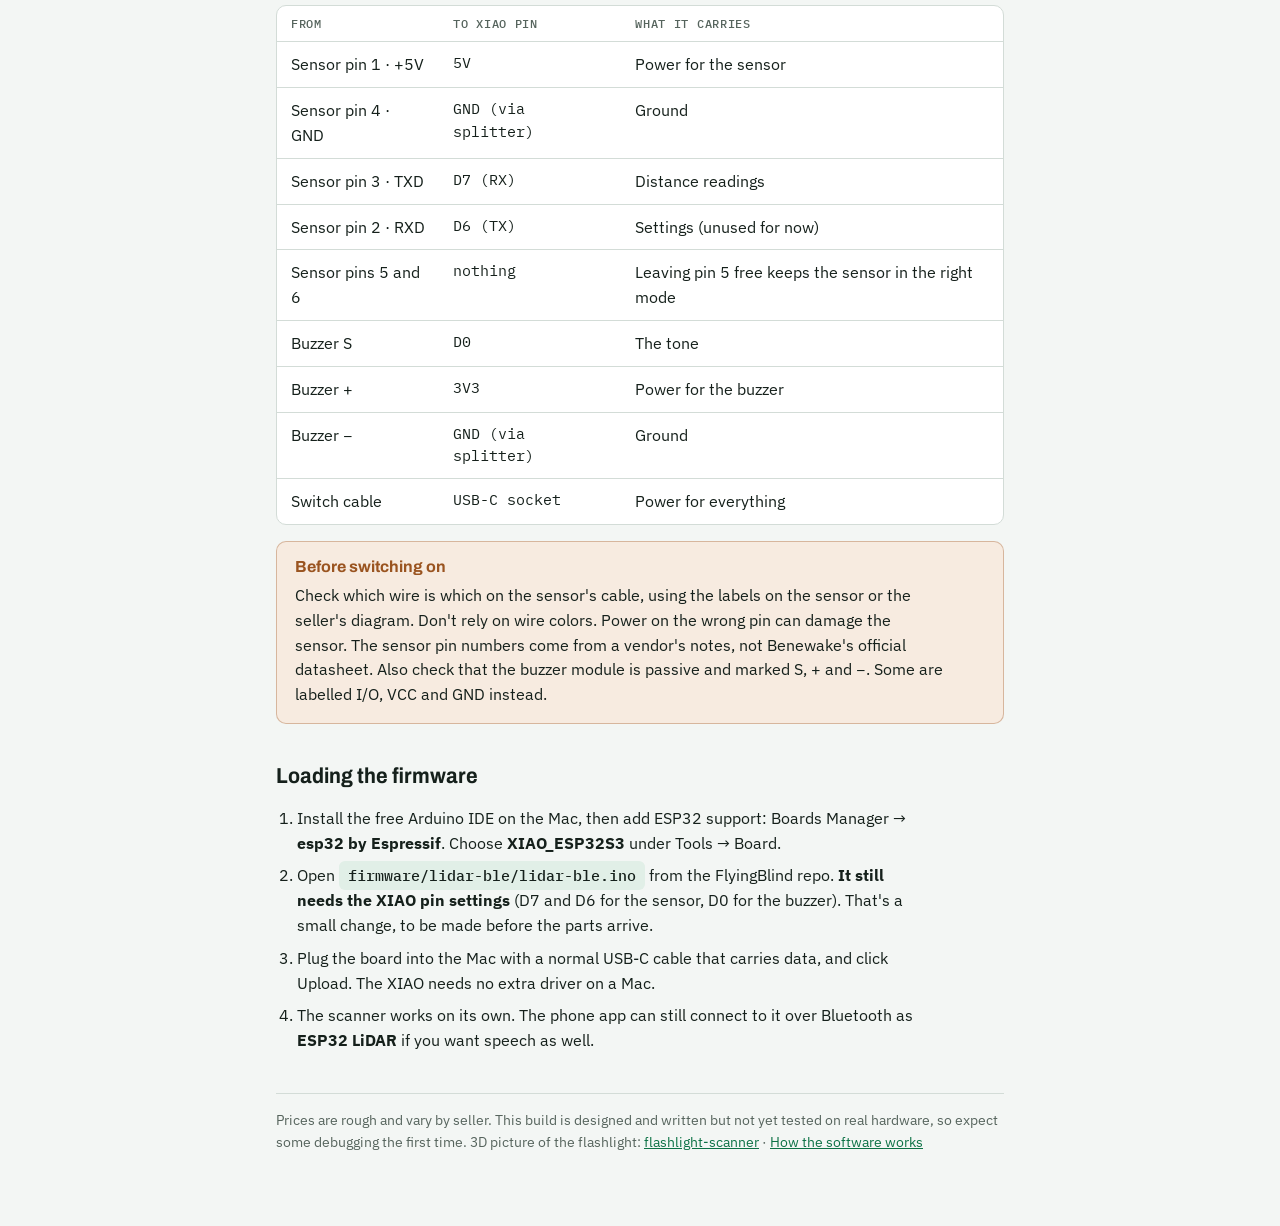
==== commit b1bd2585: "Add a software design overview; flashlight picture opens without the hand docs/software-design.html " ====
--- a/docs/flashlight-parts.html
+++ b/docs/flashlight-parts.html
@@ -405,7 +405,7 @@
   </section>
 
   <footer>
-    Prices are rough and vary by seller. This build is designed and written but not yet tested on real hardware, so expect some debugging the first time. 3D picture of the flashlight: <a href="flashlight-scanner.html">flashlight-scanner</a>
+    Prices are rough and vary by seller. This build is designed and written but not yet tested on real hardware, so expect some debugging the first time. 3D picture of the flashlight: <a href="flashlight-scanner.html">flashlight-scanner</a> · <a href="software-design.html">How the software works</a>
   </footer>
 </div>
 
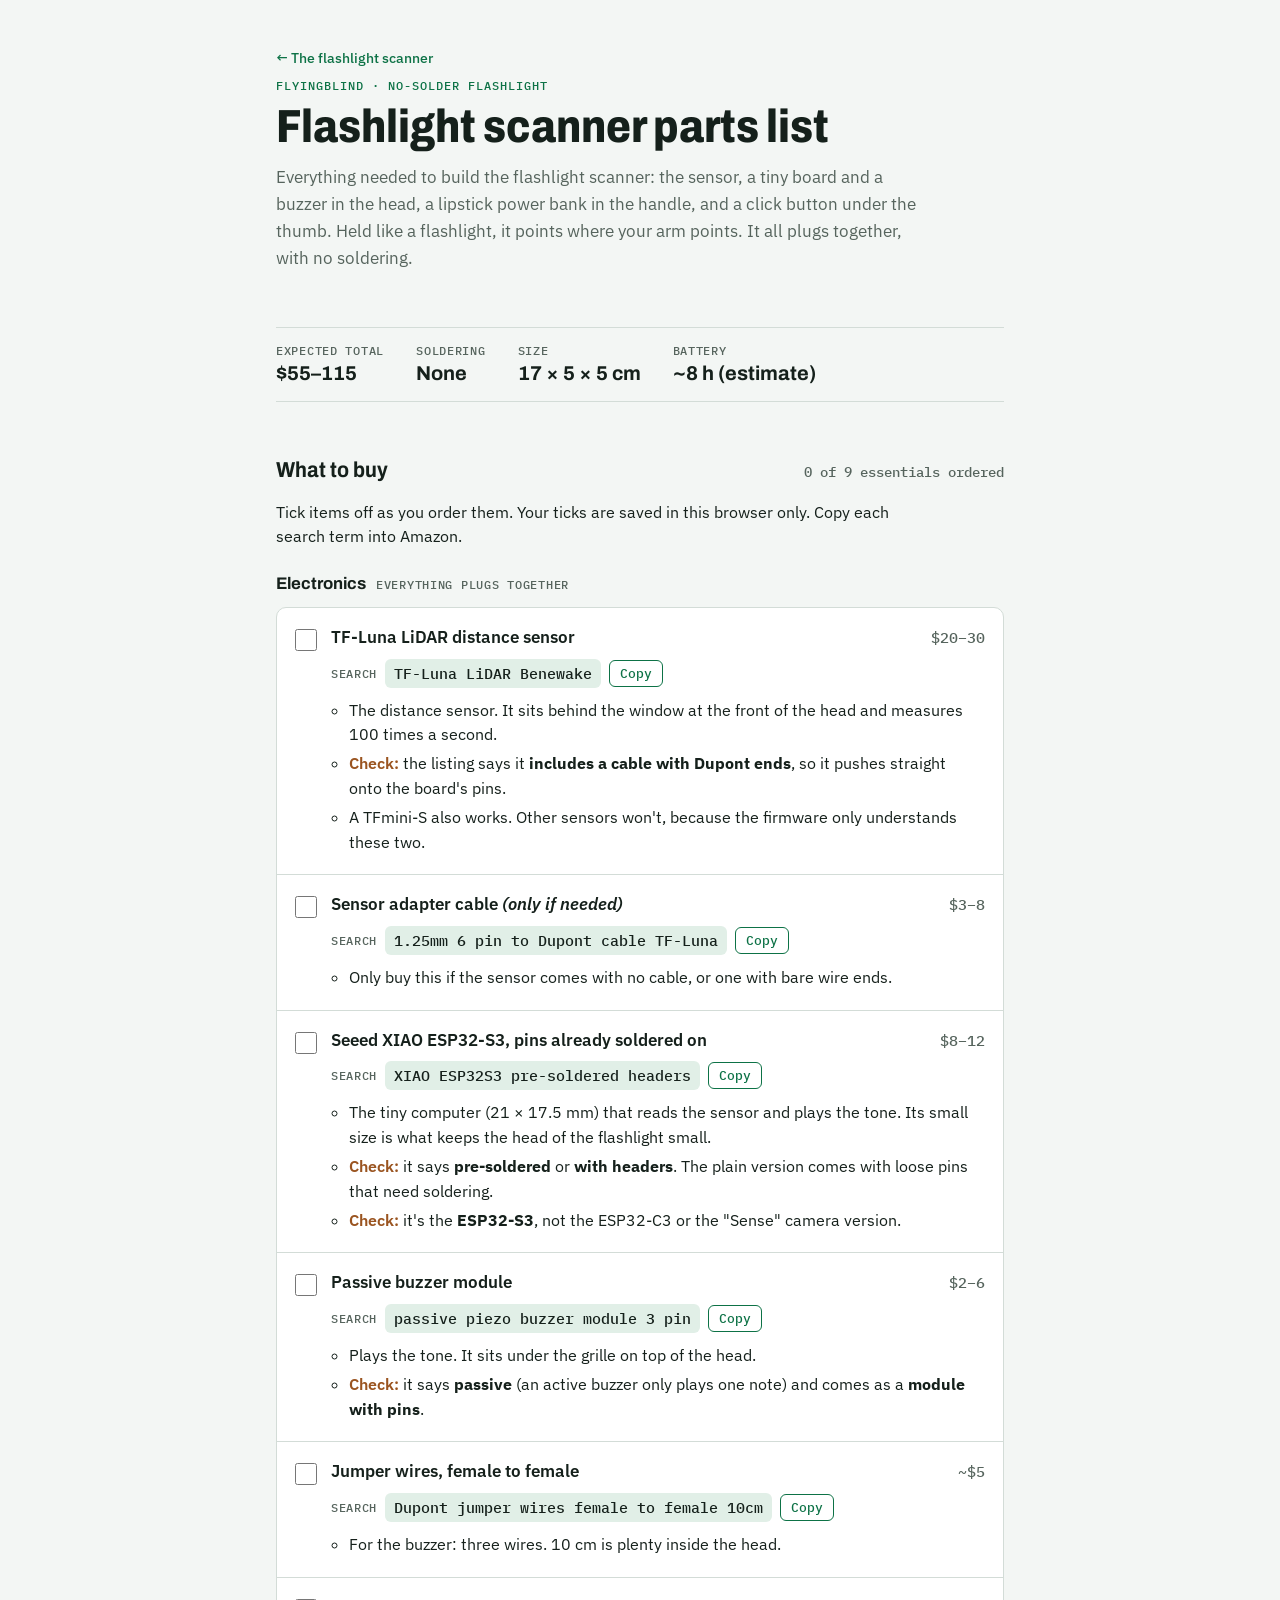
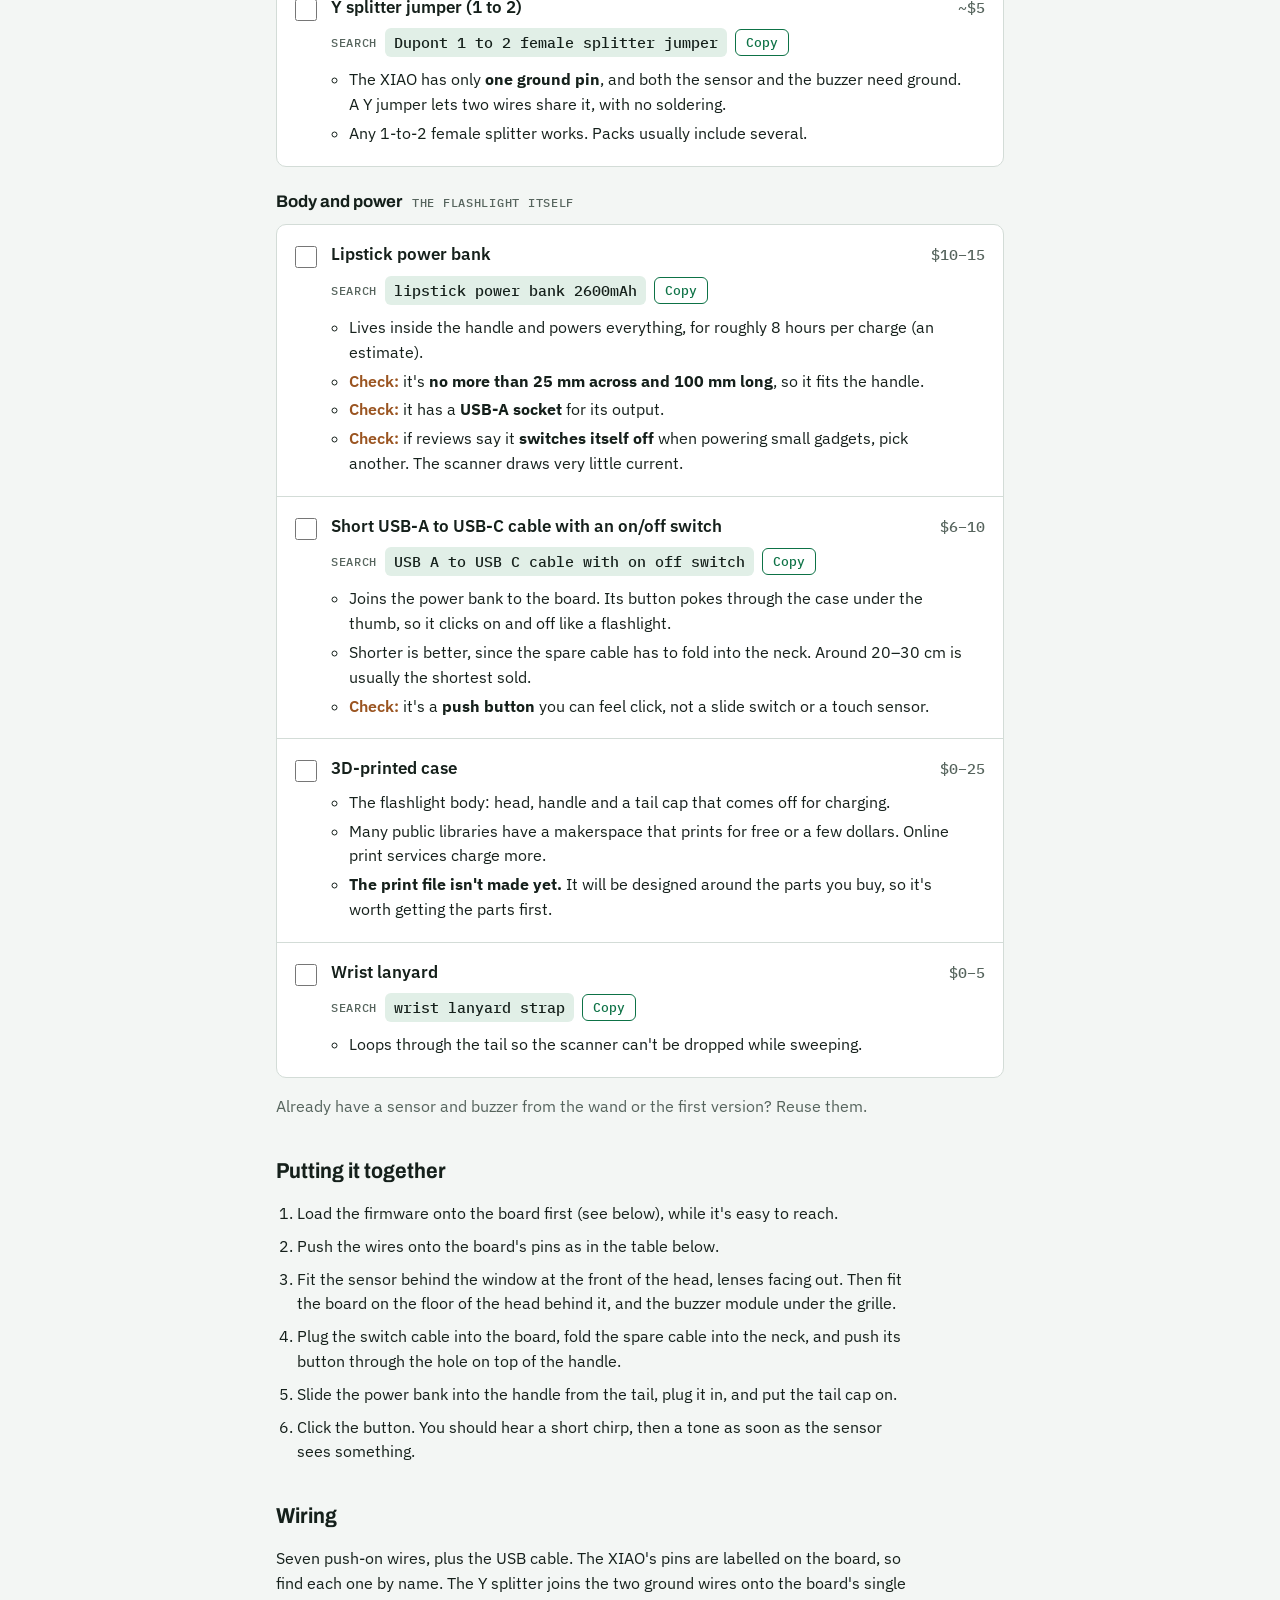
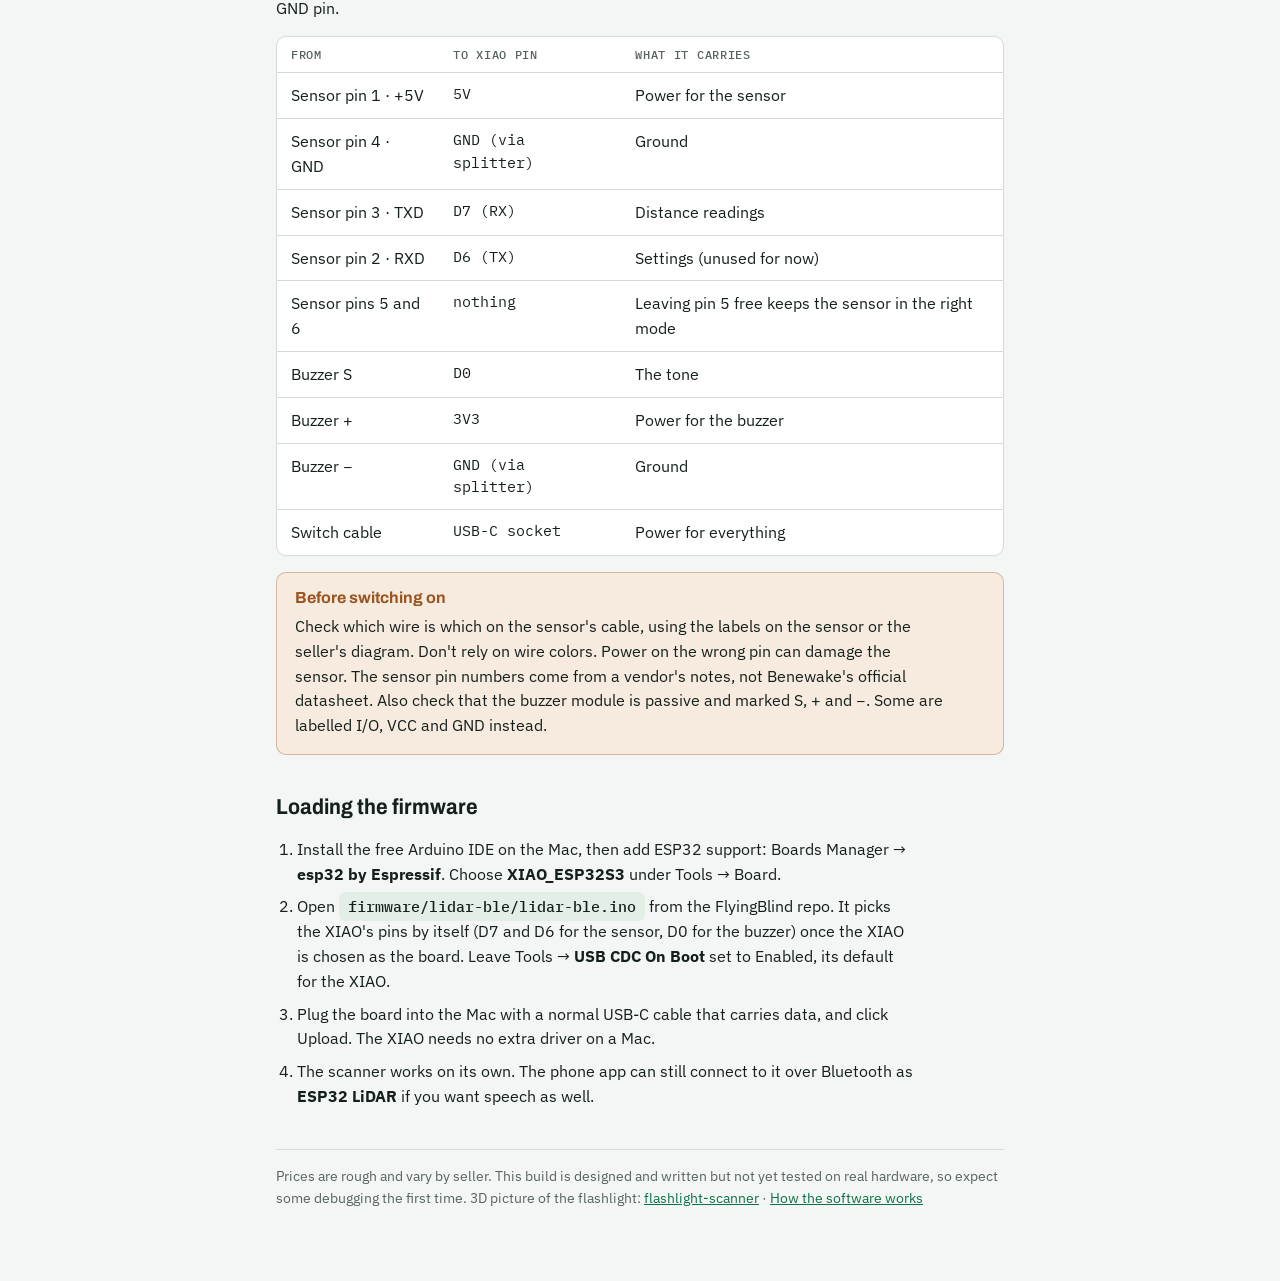
==== commit b15f06c4: "Firmware: pick pins for the XIAO ESP32-S3; link the flashlight pages The firmware now chooses its pi" ====
--- a/docs/flashlight-parts.html
+++ b/docs/flashlight-parts.html
@@ -213,12 +213,15 @@
 .note-line { color: var(--muted); }
 
 @media (prefers-reduced-motion: reduce) { * { transition: none !important; } }
+.back { font: 500 0.9rem var(--font-body); color: var(--accent); text-decoration: none; }
+.back:hover { text-decoration: underline; }
 </style>
 </head>
 <body>
 
 <div class="wrap">
   <header>
+    <a class="back" href="flashlight-scanner.html">← The flashlight scanner</a>
     <span class="eyebrow">FlyingBlind · no-solder flashlight</span>
     <h1>Flashlight scanner parts list</h1>
     <p class="lede">Everything needed to build the flashlight scanner: the sensor, a tiny board and a buzzer in the head, a lipstick power bank in the handle, and a click button under the thumb. Held like a flashlight, it points where your arm points. It all plugs together, with no soldering.</p>
@@ -398,7 +401,7 @@
     <h2 id="arrive">Loading the firmware</h2>
     <ol class="steps">
       <li>Install the free Arduino IDE on the Mac, then add ESP32 support: Boards Manager → <strong>esp32 by Espressif</strong>. Choose <strong>XIAO_ESP32S3</strong> under Tools → Board.</li>
-      <li>Open <code class="term">firmware/lidar-ble/lidar-ble.ino</code> from the FlyingBlind repo. <strong>It still needs the XIAO pin settings</strong> (D7 and D6 for the sensor, D0 for the buzzer). That's a small change, to be made before the parts arrive.</li>
+      <li>Open <code class="term">firmware/lidar-ble/lidar-ble.ino</code> from the FlyingBlind repo. It picks the XIAO's pins by itself (D7 and D6 for the sensor, D0 for the buzzer) once the XIAO is chosen as the board. Leave Tools → <strong>USB CDC On Boot</strong> set to Enabled, its default for the XIAO.</li>
       <li>Plug the board into the Mac with a normal USB-C cable that carries data, and click Upload. The XIAO needs no extra driver on a Mac.</li>
       <li>The scanner works on its own. The phone app can still connect to it over Bluetooth as <strong>ESP32 LiDAR</strong> if you want speech as well.</li>
     </ol>
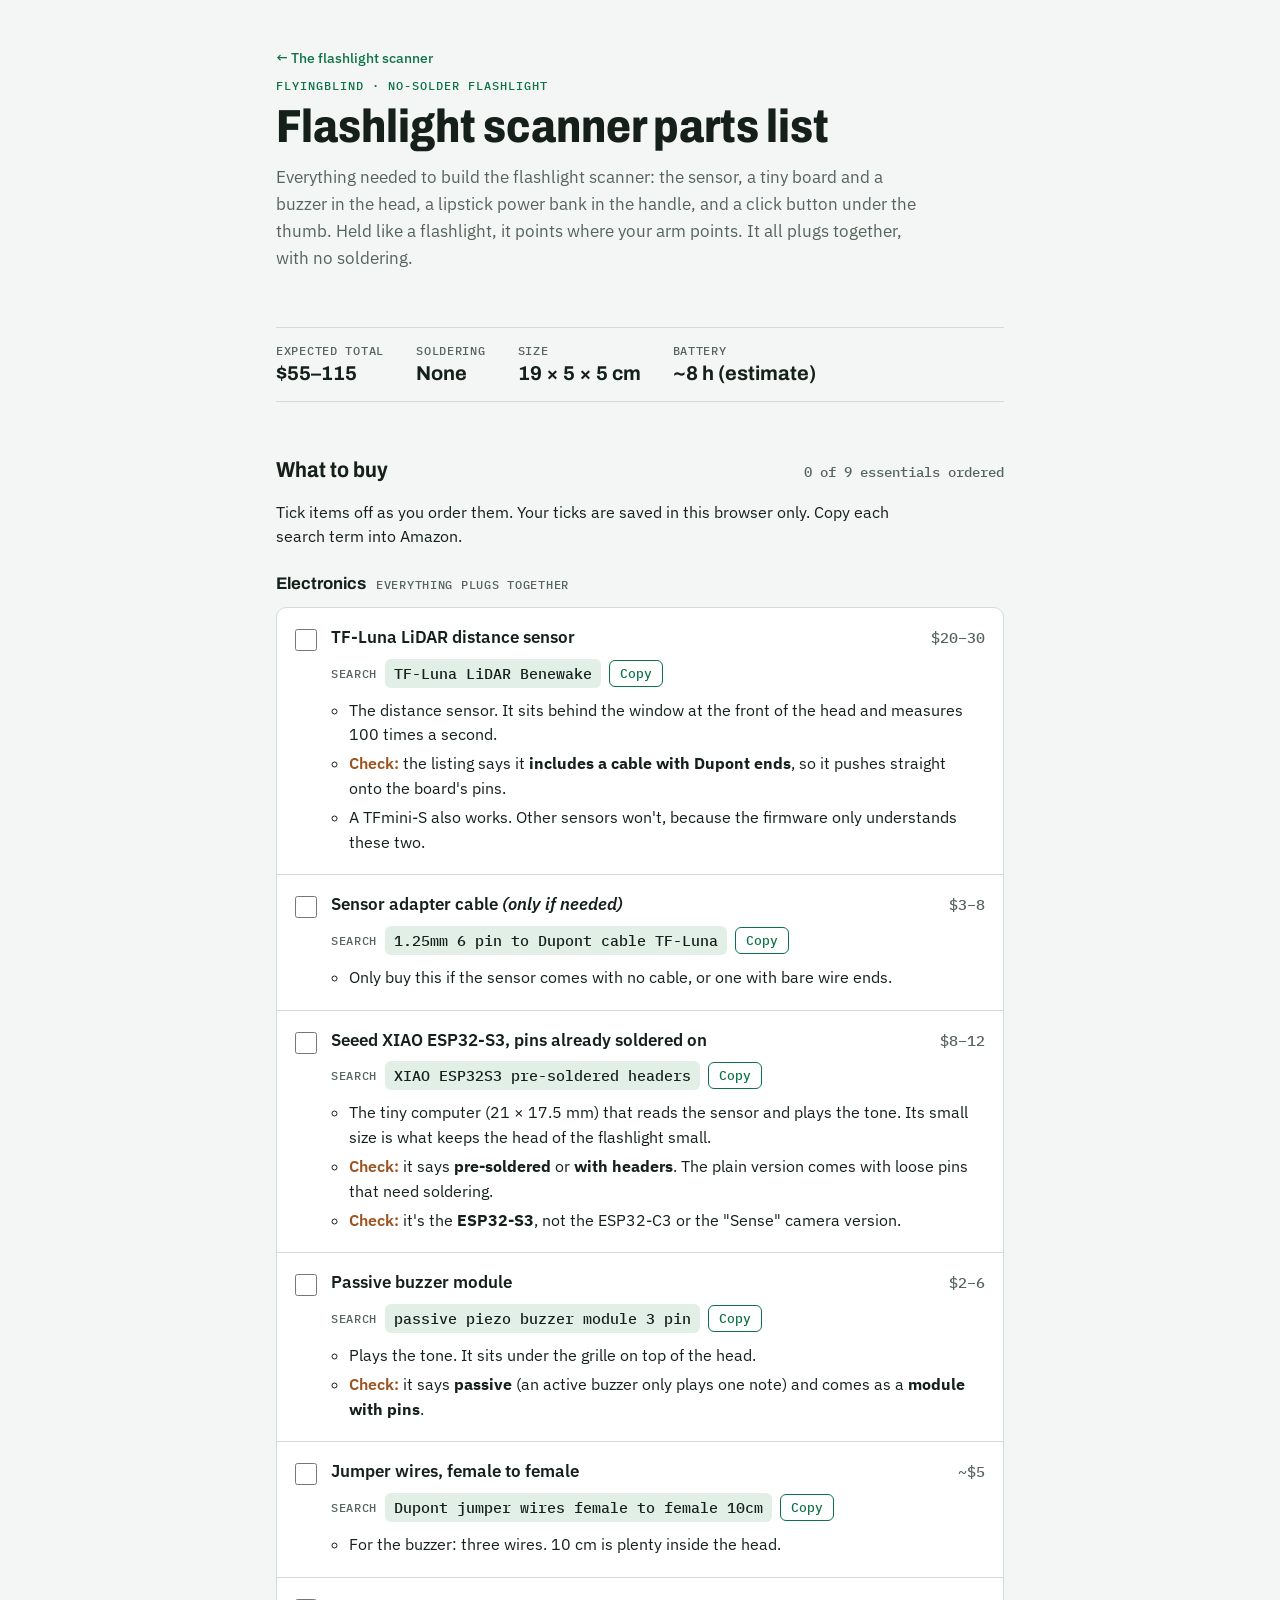
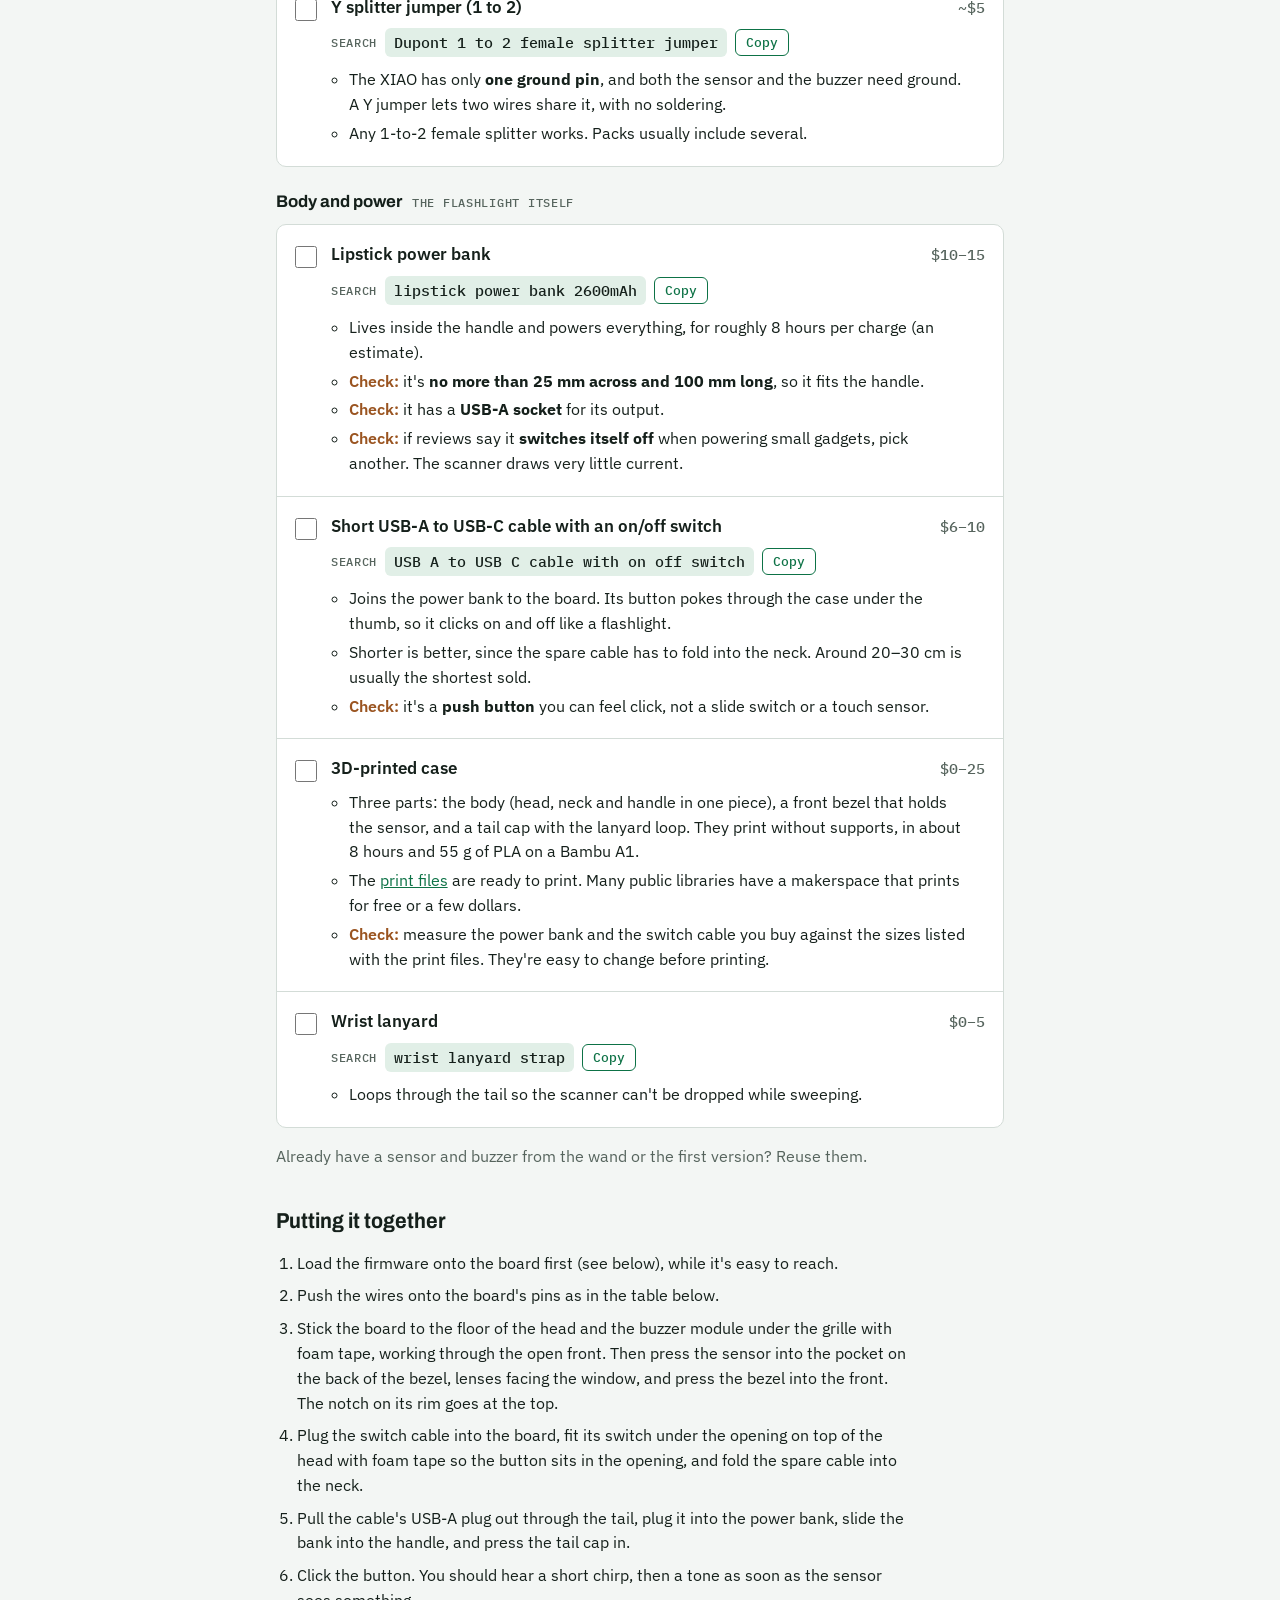
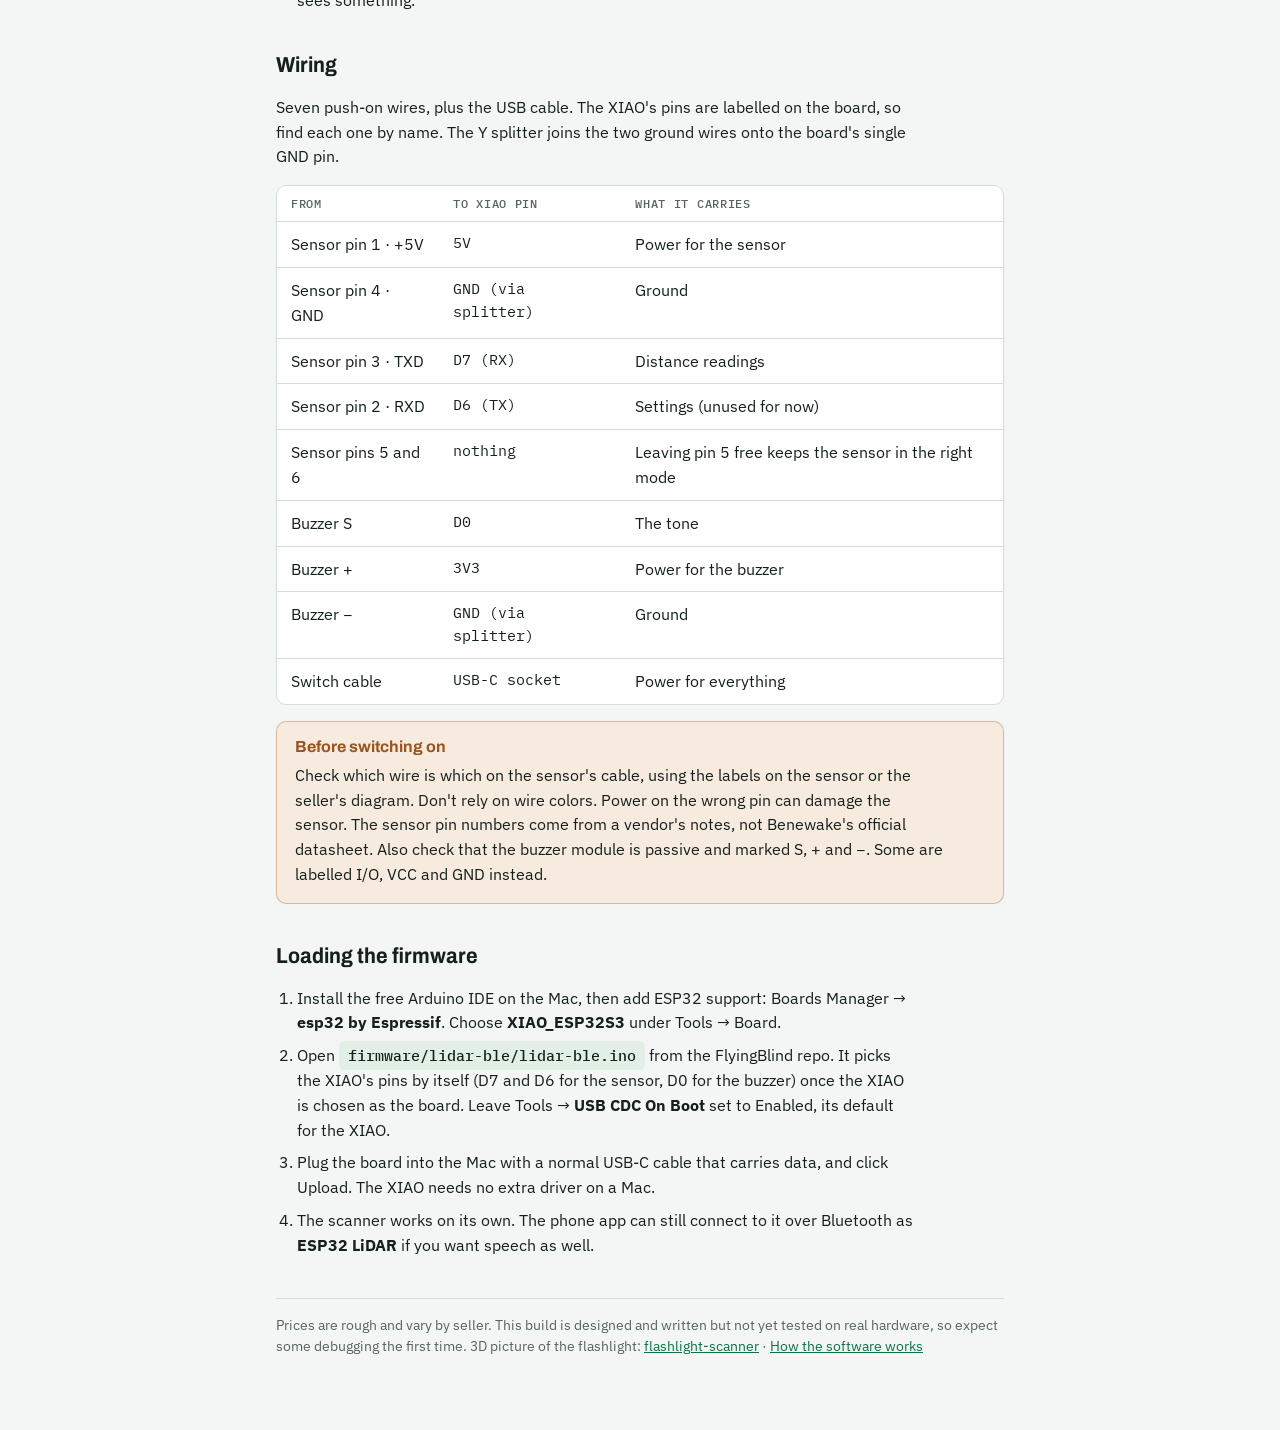
==== commit 803bca0c: "Add a printable case for the flashlight scanner hardware/flashlight-case/ has the OpenSCAD source an" ====
--- a/docs/flashlight-parts.html
+++ b/docs/flashlight-parts.html
@@ -207,7 +207,7 @@
 .steps li { max-width: 62ch; }
 
 footer { font-size: 0.88rem; color: var(--muted); border-top: 1px solid var(--line); padding-top: 16px; }
-footer a { color: var(--accent); }
+footer a, .notes a { color: var(--accent); }
 h3.group { margin: 8px 0 -4px; font: 700 1.05rem/1.3 var(--font-display); display: flex; flex-wrap: wrap; align-items: baseline; gap: 4px 10px; }
 h3.group span { font: 500 0.75rem var(--font-mono); letter-spacing: 0.06em; text-transform: uppercase; color: var(--muted); }
 .note-line { color: var(--muted); }
@@ -230,7 +230,7 @@
   <dl class="summary">
     <div><dt>Expected total</dt><dd>$55–115</dd></div>
     <div><dt>Soldering</dt><dd>None</dd></div>
-    <div><dt>Size</dt><dd>17 × 5 × 5 cm</dd></div>
+    <div><dt>Size</dt><dd>19 × 5 × 5 cm</dd></div>
     <div><dt>Battery</dt><dd>~8 h (estimate)</dd></div>
   </dl>
 
@@ -341,9 +341,9 @@
         <div class="part-body">
           <div class="part-top"><label class="part-name" id="n-case" for="p-case">3D-printed case</label><span class="price">$0–25</span></div>
           <ul class="notes">
-            <li>The flashlight body: head, handle and a tail cap that comes off for charging.</li>
-            <li>Many public libraries have a makerspace that prints for free or a few dollars. Online print services charge more.</li>
-            <li><strong>The print file isn't made yet.</strong> It will be designed around the parts you buy, so it's worth getting the parts first.</li>
+            <li>Three parts: the body (head, neck and handle in one piece), a front bezel that holds the sensor, and a tail cap with the lanyard loop. They print without supports, in about 8 hours and 55 g of PLA on a Bambu A1.</li>
+            <li>The <a href="https://github.com/egilchri/FlyingBlind/tree/main/hardware/flashlight-case">print files</a> are ready to print. Many public libraries have a makerspace that prints for free or a few dollars.</li>
+            <li><span class="check">Check:</span> measure the power bank and the switch cable you buy against the sizes listed with the print files. They're easy to change before printing.</li>
           </ul>
         </div>
       </li>
@@ -365,9 +365,9 @@
     <ol class="steps">
       <li>Load the firmware onto the board first (see below), while it's easy to reach.</li>
       <li>Push the wires onto the board's pins as in the table below.</li>
-      <li>Fit the sensor behind the window at the front of the head, lenses facing out. Then fit the board on the floor of the head behind it, and the buzzer module under the grille.</li>
-      <li>Plug the switch cable into the board, fold the spare cable into the neck, and push its button through the hole on top of the handle.</li>
-      <li>Slide the power bank into the handle from the tail, plug it in, and put the tail cap on.</li>
+      <li>Stick the board to the floor of the head and the buzzer module under the grille with foam tape, working through the open front. Then press the sensor into the pocket on the back of the bezel, lenses facing the window, and press the bezel into the front. The notch on its rim goes at the top.</li>
+      <li>Plug the switch cable into the board, fit its switch under the opening on top of the head with foam tape so the button sits in the opening, and fold the spare cable into the neck.</li>
+      <li>Pull the cable's USB-A plug out through the tail, plug it into the power bank, slide the bank into the handle, and press the tail cap in.</li>
       <li>Click the button. You should hear a short chirp, then a tone as soon as the sensor sees something.</li>
     </ol>
   </section>
